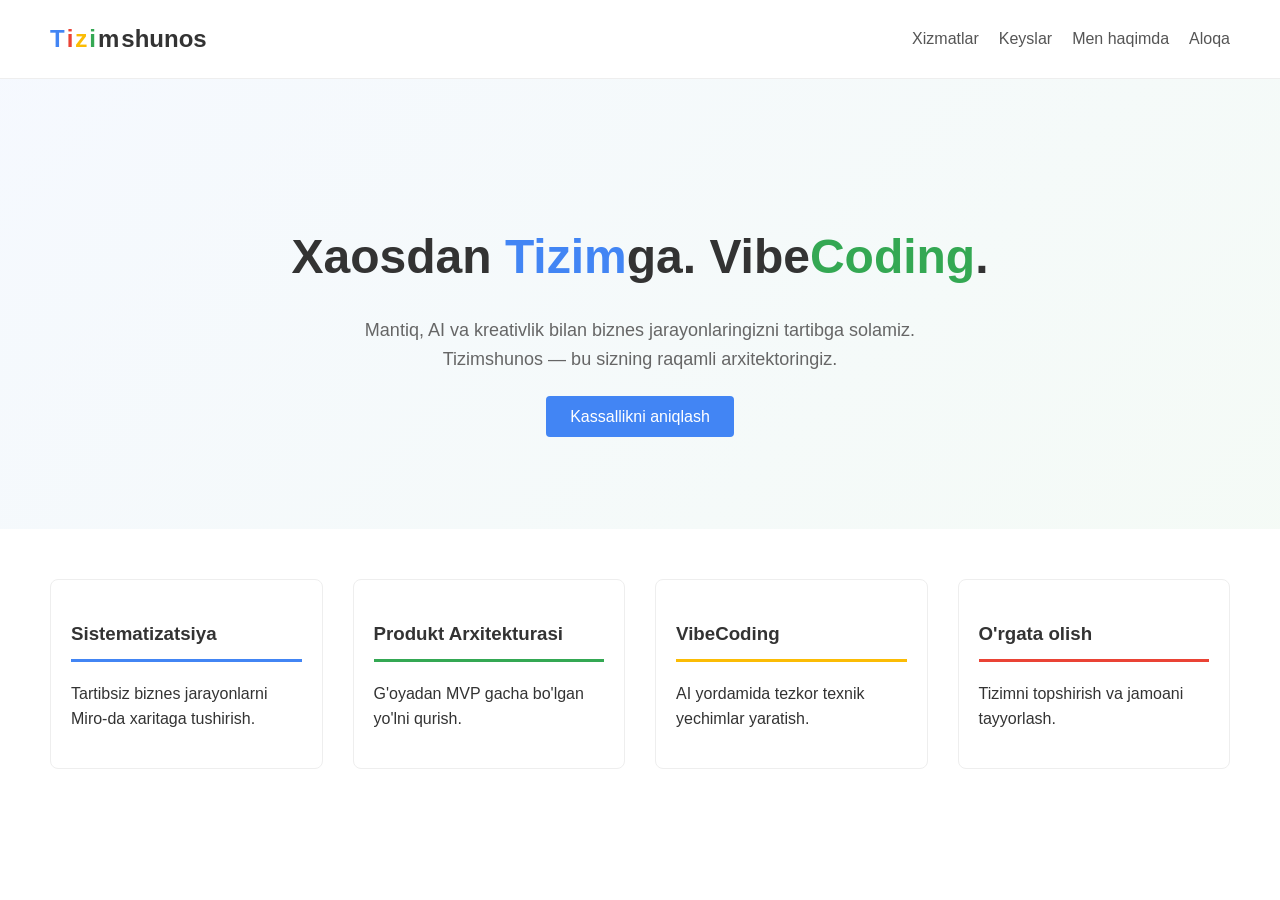
==== index.html @ 11c3af5c "Add files via upload" ====
<!DOCTYPE html>
<html lang="uz">
<head>
    <meta charset="UTF-8">
    <meta name="viewport" content="width=device-width, initial-scale=1.0">
    <title>Tizimshunos — Biznes Arxitektori</title>
    <style>
        /* Google palitrasi o'zgaruvchilari */
        :root {
            --google-blue: #4285F4;
            --google-red: #EA4335;
            --google-yellow: #FBBC05;
            --google-green: #34A853;
            --text-color: #333;
            --bg-color: #fff;
        }

        body {
            font-family: 'Segoe UI', Tahoma, Geneva, Verdana, sans-serif;
            margin: 0;
            color: var(--text-color);
            background-color: var(--bg-color);
            line-height: 1.6;
        }

        /* Navigatsiya */
        header {
            display: flex;
            justify-content: space-between;
            align-items: center;
            padding: 20px 50px;
            border-bottom: 1px solid #eee;
        }

        .logo {
            font-size: 24px;
            font-weight: bold;
            display: flex;
            gap: 2px;
        }
        .logo span:nth-child(1) { color: var(--google-blue); }
        .logo span:nth-child(2) { color: var(--google-red); }
        .logo span:nth-child(3) { color: var(--google-yellow); }
        .logo span:nth-child(4) { color: var(--google-green); }

        nav ul {
            list-style: none;
            display: flex;
            gap: 20px;
            margin: 0;
        }
        nav a {
            text-decoration: none;
            color: #555;
            font-weight: 500;
        }
        nav a:hover { color: var(--google-blue); }

        /* Hero Seksiya */
        .hero {
            text-align: center;
            padding: 100px 20px;
            background: linear-gradient(135deg, rgba(66, 133, 244, 0.05) 0%, rgba(52, 168, 83, 0.05) 100%);
        }

        .hero h1 {
            font-size: 48px;
            margin-bottom: 20px;
        }
        .hero h1 span.tizim { color: var(--google-blue); }
        .hero h1 span.shunos { color: var(--google-green); }

        .hero p {
            font-size: 18px;
            color: #666;
            max-width: 600px;
            margin: 0 auto 30px auto;
        }

        .cta-btn {
            background-color: var(--google-blue);
            color: white;
            padding: 12px 24px;
            border: none;
            border-radius: 4px;
            font-size: 16px;
            cursor: pointer;
            text-decoration: none;
        }
        .cta-btn:hover { background-color: #3367D6; }

        /* Asosiy bloklar */
        .main-content { padding: 50px; }
        .grid {
            display: grid;
            grid-template-columns: repeat(auto-fit, minmax(250px, 1fr));
            gap: 30px;
        }
        .card {
            border: 1px solid #eee;
            padding: 20px;
            border-radius: 8px;
            transition: box-shadow 0.3s;
        }
        .card:hover { box-shadow: 0 4px 15px rgba(0,0,0,0.1); }
        .card h3 { border-bottom: 3px solid; padding-bottom: 10px; }
        .card.red h3 { border-color: var(--google-red); }
        .card.yellow h3 { border-color: var(--google-yellow); }
        .card.green h3 { border-color: var(--google-green); }
        .card.blue h3 { border-color: var(--google-blue); }

    </style>
</head>
<body>

<header>
    <div class="logo">
        <span>T</span><span>i</span><span>z</span><span>i</span><span>m</span><span>shunos</span>
    </div>
    <nav>
        <ul>
            <li><a href="#services">Xizmatlar</a></li>
            <li><a href="#cases">Keyslar</a></li>
            <li><a href="#about">Men haqimda</a></li>
            <li><a href="mailto:abdoollox@gmail.com">Aloqa</a></li>
        </ul>
    </nav>
</header>
<section class="hero">
    <h1>Xaosdan <span class="tizim">Tizim</span>ga. Vibe<span class="shunos">Coding</span>.</h1>
    <p>Mantiq, AI va kreativlik bilan biznes jarayonlaringizni tartibga solamiz. Tizimshunos — bu sizning raqamli arxitektoringiz.</p>
    <a href="#about" class="cta-btn">Kassallikni aniqlash</a>
</section>

<main class="main-content">
    <div id="services" class="grid">
        <div class="card blue"><h3>Sistematizatsiya</h3><p>Tartibsiz biznes jarayonlarni Miro-da xaritaga tushirish.</p></div>
        <div class="card green"><h3>Produkt Arxitekturasi</h3><p>G'oyadan MVP gacha bo'lgan yo'lni qurish.</p></div>
        <div class="card yellow"><h3>VibeCoding</h3><p>AI yordamida tezkor texnik yechimlar yaratish.</p></div>
        <div class="card red"><h3>O'rgata olish</h3><p>Tizimni topshirish va jamoani tayyorlash.</p></div>
    </div>
</main>

</body>
</html>
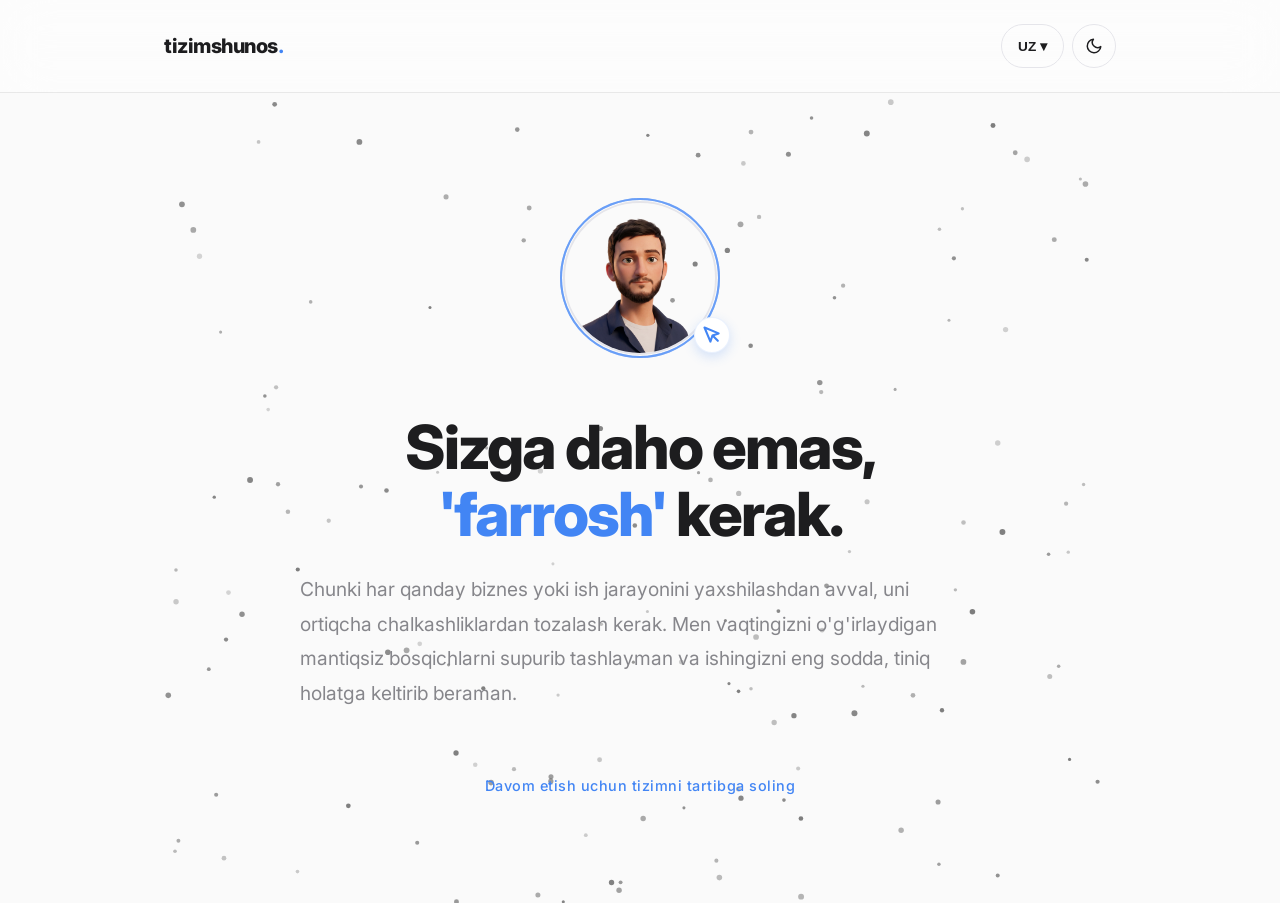
==== commit 2b612e0b: "initial commit: tizimshunos base structure" ====
--- a/index.html
+++ b/index.html
@@ -1,145 +1,171 @@
 <!DOCTYPE html>
 <html lang="uz">
+
 <head>
     <meta charset="UTF-8">
-    <meta name="viewport" content="width=device-width, initial-scale=1.0">
-    <title>Tizimshunos — Biznes Arxitektori</title>
-    <style>
-        /* Google palitrasi o'zgaruvchilari */
-        :root {
-            --google-blue: #4285F4;
-            --google-red: #EA4335;
-            --google-yellow: #FBBC05;
-            --google-green: #34A853;
-            --text-color: #333;
-            --bg-color: #fff;
-        }
+    <meta name="viewport" content="width=device-width, initial-scale=1.0, maximum-scale=1.0, user-scalable=no">
+    <title>Tizimshunos | Profil</title>
+    <meta name="description" content="Tizimshunos: Tartib, Ta'lim va Ijod orqali jarayonlarni tizimlashtirish.">
+    <link rel="preconnect" href="https://fonts.googleapis.com">
+    <link rel="preconnect" href="https://fonts.gstatic.com" crossorigin>
+    <link href="https://fonts.googleapis.com/css2?family=Inter:wght@400;500;600;700;800&display=swap" rel="stylesheet">
+    <link rel="stylesheet" href="css/style.css">
+</head>
 
-        body {
-            font-family: 'Segoe UI', Tahoma, Geneva, Verdana, sans-serif;
-            margin: 0;
-            color: var(--text-color);
-            background-color: var(--bg-color);
-            line-height: 1.6;
-        }
-
-        /* Navigatsiya */
-        header {
-            display: flex;
-            justify-content: space-between;
-            align-items: center;
-            padding: 20px 50px;
-            border-bottom: 1px solid #eee;
-        }
-
-        .logo {
-            font-size: 24px;
-            font-weight: bold;
-            display: flex;
-            gap: 2px;
-        }
-        .logo span:nth-child(1) { color: var(--google-blue); }
-        .logo span:nth-child(2) { color: var(--google-red); }
-        .logo span:nth-child(3) { color: var(--google-yellow); }
-        .logo span:nth-child(4) { color: var(--google-green); }
-
-        nav ul {
-            list-style: none;
-            display: flex;
-            gap: 20px;
-            margin: 0;
-        }
-        nav a {
-            text-decoration: none;
-            color: #555;
-            font-weight: 500;
-        }
-        nav a:hover { color: var(--google-blue); }
-
-        /* Hero Seksiya */
-        .hero {
-            text-align: center;
-            padding: 100px 20px;
-            background: linear-gradient(135deg, rgba(66, 133, 244, 0.05) 0%, rgba(52, 168, 83, 0.05) 100%);
-        }
-
-        .hero h1 {
-            font-size: 48px;
-            margin-bottom: 20px;
-        }
-        .hero h1 span.tizim { color: var(--google-blue); }
-        .hero h1 span.shunos { color: var(--google-green); }
-
-        .hero p {
-            font-size: 18px;
-            color: #666;
-            max-width: 600px;
-            margin: 0 auto 30px auto;
-        }
-
-        .cta-btn {
-            background-color: var(--google-blue);
-            color: white;
-            padding: 12px 24px;
-            border: none;
-            border-radius: 4px;
-            font-size: 16px;
-            cursor: pointer;
-            text-decoration: none;
-        }
-        .cta-btn:hover { background-color: #3367D6; }
-
-        /* Asosiy bloklar */
-        .main-content { padding: 50px; }
-        .grid {
-            display: grid;
-            grid-template-columns: repeat(auto-fit, minmax(250px, 1fr));
-            gap: 30px;
-        }
-        .card {
-            border: 1px solid #eee;
-            padding: 20px;
-            border-radius: 8px;
-            transition: box-shadow 0.3s;
-        }
-        .card:hover { box-shadow: 0 4px 15px rgba(0,0,0,0.1); }
-        .card h3 { border-bottom: 3px solid; padding-bottom: 10px; }
-        .card.red h3 { border-color: var(--google-red); }
-        .card.yellow h3 { border-color: var(--google-yellow); }
-        .card.green h3 { border-color: var(--google-green); }
-        .card.blue h3 { border-color: var(--google-blue); }
-
-    </style>
-</head>
 <body>
 
-<header>
-    <div class="logo">
-        <span>T</span><span>i</span><span>z</span><span>i</span><span>m</span><span>shunos</span>
+    <!-- Header Wrapper (sticky glass panel) -->
+    <div class="header-wrapper">
+
+        <header class="system-header fade-in-up">
+            <div class="workspace header-inner-content">
+                <div class="logo">tizimshunos<span class="dot-accent">.</span></div>
+                <!-- Desktop nav: centered, hidden on mobile -->
+                <nav class="desktop-nav">
+                    <a href="#about" class="nav-link">Men haqimda</a>
+                    <a href="#portfolio" class="nav-link">Portfolio</a>
+                    <a href="#contact" class="nav-link btn-contact">Bog'lanish</a>
+                </nav>
+                <div class="header-actions">
+                    <div class="lang-dropdown">
+                        <button class="action-btn pill lang-toggle" id="langToggleBtn">UZ ▾</button>
+                        <div class="lang-menu">
+                            <button class="lang-option" data-lang="ru">RU</button>
+                            <button class="lang-option" data-lang="en">EN</button>
+                        </div>
+                    </div>
+                    <button id="themeToggle" class="action-btn circle theme-btn" title="Dark rejimga o'tish" aria-label="Toggle dark mode">
+                        <svg id="themeIconSun" xmlns="http://www.w3.org/2000/svg" width="18" height="18" viewBox="0 0 24 24" fill="none" stroke="currentColor" stroke-width="2" stroke-linecap="round" stroke-linejoin="round" style="display:none;"><circle cx="12" cy="12" r="5"></circle><line x1="12" y1="1" x2="12" y2="3"></line><line x1="12" y1="21" x2="12" y2="23"></line><line x1="4.22" y1="4.22" x2="5.64" y2="5.64"></line><line x1="18.36" y1="18.36" x2="19.78" y2="19.78"></line><line x1="1" y1="12" x2="3" y2="12"></line><line x1="21" y1="12" x2="23" y2="12"></line><line x1="4.22" y1="19.78" x2="5.64" y2="18.36"></line><line x1="18.36" y1="5.64" x2="19.78" y2="4.22"></line></svg>
+                        <svg id="themeIconMoon" xmlns="http://www.w3.org/2000/svg" width="18" height="18" viewBox="0 0 24 24" fill="none" stroke="currentColor" stroke-width="2" stroke-linecap="round" stroke-linejoin="round"><path d="M21 12.79A9 9 0 1 1 11.21 3 7 7 0 0 0 21 12.79z"></path></svg>
+                    </button>
+                    <button class="action-btn circle mobile-toggle" id="mobileMenuBtn" aria-label="Menu">
+                        <svg class="icon-menu" width="20" height="20" viewBox="0 0 24 24" fill="none" stroke="currentColor" stroke-width="2" stroke-linecap="round" stroke-linejoin="round"><line x1="3" y1="12" x2="21" y2="12"></line><line x1="3" y1="6" x2="21" y2="6"></line><line x1="3" y1="18" x2="21" y2="18"></line></svg>
+                        <svg class="icon-close" width="20" height="20" viewBox="0 0 24 24" fill="none" stroke="currentColor" stroke-width="2" stroke-linecap="round" stroke-linejoin="round"><polyline points="9 18 15 12 9 6"></polyline></svg>
+                    </button>
+                </div>
+            </div>
+        </header>
+
+        <!-- Mobile Nav (inside wrapper so it shares the glass panel) -->
+        <nav class="system-nav" id="mobileNav">
+            <div class="workspace">
+                <a href="#about" class="nav-link">Men haqimda</a>
+                <a href="#portfolio" class="nav-link">Portfolio</a>
+                <a href="#contact" class="nav-link btn-contact">Bog'lanish</a>
+            </div>
+        </nav>
+
+    </div><!-- /header-wrapper -->
+
+    <div class="workspace">
+
+        <main class="system-main">
+
+            <!-- INTERACTIVE HERO: Chaos → System -->
+            <section id="about" class="hero-section">
+                <canvas id="particleCanvas" class="particle-canvas"></canvas>
+                
+                <!-- Grid lines (visible only in ON state) -->
+                <div class="grid-overlay" id="gridOverlay"></div>
+
+                <div class="hero-content">
+                    <!-- Avatar & Interaction Trigger -->
+                    <div class="avatar-container" id="avatarContainer">
+                        <div class="avatar-trigger" id="avatarTrigger" role="button" tabindex="0" aria-label="Initialize system">
+                            <!-- Ripple rings -->
+                            <div class="ripple-ring ripple-1"></div>
+                            <div class="ripple-ring ripple-2"></div>
+                            <div class="ripple-ring ripple-3"></div>
+
+                            <div class="avatar-image-wrap">
+                                <img src="img/profile.png" alt="Abdulloh" class="hero-avatar" onerror="this.src='https://ui-avatars.com/api/?name=A&background=1a1a1a&color=3B82F6&size=120&bold=true'">
+                            </div>
+                            
+                            <!-- Cursor Icon -->
+                            <div class="click-hint" id="clickHint">
+                                <svg width="20" height="20" viewBox="0 0 24 24" fill="none" stroke="currentColor" stroke-width="2.5" stroke-linecap="round" stroke-linejoin="round">
+                                    <path d="M3 3l7.07 16.97 2.51-7.39 7.39-2.51L3 3z"></path>
+                                    <path d="M13 13l6 6"></path>
+                                </svg>
+                            </div>
+                        </div>
+                    </div>
+
+                    <!-- Main Text -->
+                    <h1 class="hero-headline">Sizga daho emas,<br><span class="highlight">'farrosh'</span> kerak.</h1>
+                    <p class="hero-subtext">
+                        Chunki har qanday biznes yoki ish jarayonini yaxshilashdan avval, uni ortiqcha chalkashliklardan tozalash kerak.
+                        Men vaqtingizni o'g'irlaydigan mantiqsiz bosqichlarni supurib tashlayman va ishingizni eng sodda, tiniq holatga keltirib beraman.
+                        <span class="hero-subtext-extra">Katta gapirib yubordimmi?! Keling, avval o'zim haqimda qisqacha aytib bersam...</span>
+                    </p>
+
+                    <!-- Interaction Hint -->
+                    <p class="systematize-hint" id="systematizeHint">Davom etish uchun tizimni tartibga soling</p>
+                </div>
+            </section>
+
+            <!-- HIDDEN CONTENT: Revealed only after Systematization -->
+            <div id="restOfPage" class="revealed-content-wrap">
+                <!-- Men haqimda Section -->
+                <section id="about-me" class="content-section fade-in-up">
+                    <div class="section-label text-blue">Men haqimda</div>
+                    <h2 class="section-title">Men haqimda</h2>
+                    
+                    <div class="empty-section-placeholder">
+                        <!-- Content will be added here later -->
+                    </div>
+                </section>
+
+                <!-- PORTFOLIO SECTION -->
+                <section id="portfolio" class="content-section fade-in-up">
+                    <div class="section-label text-yellow">Ishlar</div>
+                    <h2 class="section-title">Portfolio</h2>
+
+                    <div class="portfolio-grid">
+                        <div class="port-card">
+                            <div class="port-status status-green"><span class="dot pulse-green"></span> Live</div>
+                            <h3>Biznes Arxitekturasi</h3>
+                            <p>Notion + AI integratsiyasi orqali korporativ boshqaruvni to'liq avtomatizatsiyaga o'tkazish
+                                tajribasi.</p>
+                        </div>
+
+                        <div class="port-card">
+                            <div class="port-status status-blue"><span class="dot bg-blue"></span> Konsept</div>
+                            <h3>Vibe WebApp</h3>
+                            <p>Murakkab interfeyslardan voz kechib, minimalizm va "Apple Vibe" asosiga qurilgan veb-ilovalar
+                                qoralamasi.</p>
+                        </div>
+                    </div>
+                </section>
+
+                <!-- CONTACT SECTION -->
+                <section id="contact" class="content-section fade-in-up">
+                    <div class="section-label text-red">Aloqa</div>
+                    <h2 class="section-title">Harakat qismi</h2>
+                    <div class="contact-card">
+                        <div class="contact-info">
+                            <h3>Tartibsizlikni tizimga solish vaqti keldi</h3>
+                            <p>Faqat aniq maqsadlar bilan tarmoqlarimdan birida gaplashamiz.</p>
+                        </div>
+                        <div class="contact-actions">
+                            <a href="links.html" class="btn btn-primary">Barcha aloqa tarmoqlari &rarr;</a>
+                        </div>
+                    </div>
+                </section>
+
+                <!-- Footer -->
+                <footer class="system-footer fade-in-up">
+                    <div class="copyright">
+                        Logic over everything &copy; <span id="year"></span>
+                    </div>
+                </footer>
+            </div><!-- /revealed-content-wrap -->
+
     </div>
-    <nav>
-        <ul>
-            <li><a href="#services">Xizmatlar</a></li>
-            <li><a href="#cases">Keyslar</a></li>
-            <li><a href="#about">Men haqimda</a></li>
-            <li><a href="mailto:abdoollox@gmail.com">Aloqa</a></li>
-        </ul>
-    </nav>
-</header>
-<section class="hero">
-    <h1>Xaosdan <span class="tizim">Tizim</span>ga. Vibe<span class="shunos">Coding</span>.</h1>
-    <p>Mantiq, AI va kreativlik bilan biznes jarayonlaringizni tartibga solamiz. Tizimshunos — bu sizning raqamli arxitektoringiz.</p>
-    <a href="#about" class="cta-btn">Kassallikni aniqlash</a>
-</section>
 
-<main class="main-content">
-    <div id="services" class="grid">
-        <div class="card blue"><h3>Sistematizatsiya</h3><p>Tartibsiz biznes jarayonlarni Miro-da xaritaga tushirish.</p></div>
-        <div class="card green"><h3>Produkt Arxitekturasi</h3><p>G'oyadan MVP gacha bo'lgan yo'lni qurish.</p></div>
-        <div class="card yellow"><h3>VibeCoding</h3><p>AI yordamida tezkor texnik yechimlar yaratish.</p></div>
-        <div class="card red"><h3>O'rgata olish</h3><p>Tizimni topshirish va jamoani tayyorlash.</p></div>
-    </div>
-</main>
+    <!-- Scripts -->
+    <script src="js/main.js"></script>
+    <script src="js/particles.js"></script>
+</body>
 
-</body>
 </html>
--- a/css/style.css
+++ b/css/style.css
@@ -0,0 +1,1040 @@
+/* 
+========================================
+   TIZIMSHUNOS - FULL SYSTEM CSS
+   Design: Apple Vibe + Google Palette Accents
+======================================== 
+*/
+
+:root {
+    /* Google Colors */
+    --sys-blue: #4285F4;
+    --sys-red: #EA4335;
+    --sys-yellow: #FBBC05;
+    --sys-green: #34A853;
+
+    /* Base Architecture */
+    --bg-color: #FAFAFA; 
+    --surface-color: #FFFFFF;
+    --surface-hover: #FFFFFF;
+    --text-main: #1D1D1F; 
+    --text-muted: #86868B;
+    --border-color: #E5E5EA;
+    --header-bg: rgba(255, 255, 255, 0.45);
+    --header-border: rgba(0, 0, 0, 0.08);
+
+    /* Typography */
+    --font-sans: 'Inter', -apple-system, BlinkMacSystemFont, "Segoe UI", Roboto, sans-serif;
+    
+    /* System Spacing */
+    --space-sm: 0.75rem;
+    --space-md: 1.5rem;
+    --space-lg: 3rem;
+    --space-xl: 5rem;
+}
+
+[data-theme="dark"] {
+    --bg-color: #000000;
+    --surface-color: #111112;
+    --surface-hover: #1C1C1E;
+    --text-main: #F5F5F7;
+    --text-muted: #A1A1A6;
+    --border-color: #333336;
+    --header-bg: rgba(20, 20, 22, 0.4);
+    --header-border: rgba(255, 255, 255, 0.08);
+}
+
+/* RESET */
+* { box-sizing: border-box; margin: 0; padding: 0; }
+
+body {
+    font-family: var(--font-sans);
+    background-color: var(--bg-color);
+    color: var(--text-main);
+    line-height: 1.6;
+    -webkit-font-smoothing: antialiased;
+    scroll-behavior: smooth;
+    overflow-x: clip;
+}
+
+/* WORKSPACE CONTAINER */
+.workspace {
+    max-width: 1000px; /* Constrained for reading flow */
+    margin: 0 auto;
+    padding: 0 var(--space-md);
+}
+
+/* HEADER WRAPPER — the unified sticky glass panel */
+.header-wrapper {
+    position: sticky;
+    top: 0;
+    z-index: 1000;
+    background-color: var(--header-bg);
+    backdrop-filter: saturate(180%) blur(24px);
+    -webkit-backdrop-filter: saturate(180%) blur(24px);
+    border-bottom: 1px solid var(--header-border);
+}
+
+/* HEADER BAR — just layout, no background (wrapper provides it) */
+.system-header {
+    width: 100%;
+}
+
+.header-inner-content {
+    display: flex;
+    justify-content: space-between;
+    align-items: center;
+    flex-wrap: wrap;
+    padding-top: var(--space-md);
+    padding-bottom: var(--space-md);
+}
+
+.logo {
+    order: 1;
+    font-weight: 800;
+    font-size: 1.25rem;
+    letter-spacing: -0.5px;
+    color: var(--text-main);
+    width: auto;
+    margin-bottom: 0;
+    text-align: left;
+}
+
+.dot-accent { color: var(--sys-blue); }
+
+.header-actions {
+    order: 2;
+    display: flex;
+    align-items: center;
+    gap: 8px;
+}
+
+.action-btn {
+    background: transparent;
+    border: 1px solid var(--border-color);
+    color: var(--text-main);
+    cursor: pointer;
+    display: flex;
+    align-items: center;
+    justify-content: center;
+    transition: all 0.2s;
+}
+
+.action-btn.circle {
+    width: 44px;
+    height: 44px;
+    border-radius: 50%;
+    padding: 0;
+}
+
+.action-btn.pill {
+    padding: 0 16px;
+    height: 44px;
+    border-radius: 22px;
+    font-size: 0.85rem;
+    font-weight: 600;
+    gap: 4px;
+}
+
+.action-btn:hover {
+    background: var(--surface-color);
+}
+
+/* Desktop nav: centered inside header, hidden on mobile */
+.desktop-nav {
+    display: none;
+    gap: 2rem;
+    align-items: center;
+    position: absolute;
+    left: 50%;
+    transform: translateX(-50%);
+    animation: fadeInMenu 0.8s ease forwards;
+}
+
+body.system-activated .desktop-nav {
+    display: flex;
+}
+
+@keyframes fadeInMenu {
+    from { opacity: 0; transform: translate(-50%, -10px); }
+    to { opacity: 1; transform: translate(-50%, 0); }
+}
+
+.desktop-nav .nav-link {
+    display: inline-block;
+    text-decoration: none;
+    color: var(--text-muted);
+    font-weight: 500;
+    font-size: 0.95rem;
+    transition: color 0.2s ease;
+    white-space: nowrap;
+}
+
+.desktop-nav .nav-link:hover {
+    color: var(--text-main);
+}
+
+.desktop-nav .btn-contact {
+    color: var(--sys-blue);
+    font-weight: 600;
+}
+
+/* Mobile nav overlay: hidden on desktop */
+.system-nav {
+    display: none;
+}
+
+.system-nav .nav-link,
+.system-nav .btn-secondary {
+    display: inline-block;
+    text-decoration: none;
+    color: var(--text-muted);
+    font-weight: 500;
+    font-size: 0.95rem;
+    transition: all 0.2s ease;
+    white-space: normal;
+    text-align: center;
+    padding: 0;
+    background: transparent;
+    border: none;
+    border-radius: 0;
+}
+
+.system-nav .nav-link:hover,
+.system-nav .btn-secondary:hover {
+    color: var(--text-main);
+    background: transparent;
+    transform: none;
+}
+
+.system-nav .btn-contact {
+    background: var(--text-main) !important;
+    color: var(--bg-color) !important;
+    padding: 8px 16px;
+    border-radius: 20px !important;
+    display: inline-flex;
+    transition: all 0.2s;
+    font-weight: 600;
+}
+
+.system-nav .btn-contact:hover {
+    transform: scale(1.02);
+    opacity: 0.9;
+}
+
+.mobile-toggle {
+    display: none !important;
+}
+
+/* Toggle Menu icons logic (Fallback) */
+.mobile-toggle .icon-close { display: none; }
+.mobile-toggle.active .icon-menu { display: none; }
+.mobile-toggle.active .icon-close { display: block; }
+/* HERO SECTION — Interactive Chaos → System */
+.hero-section {
+    position: relative;
+    min-height: 90vh;
+    display: flex;
+    flex-direction: column;
+    align-items: center;
+    justify-content: center;
+    padding: var(--space-xl) 0;
+    overflow: hidden;
+}
+
+.particle-canvas {
+    position: absolute;
+    top: 0;
+    left: 0;
+    width: 100%;
+    height: 100%;
+    z-index: 0;
+    pointer-events: none;
+}
+
+.grid-overlay {
+    position: absolute;
+    top: 0;
+    left: 0;
+    width: 100%;
+    height: 100%;
+    z-index: 0;
+    pointer-events: none;
+    opacity: 0;
+    transition: opacity 1s ease;
+    background-image:
+        linear-gradient(rgba(59, 130, 246, 0.05) 1px, transparent 1px),
+        linear-gradient(90deg, rgba(59, 130, 246, 0.05) 1px, transparent 1px);
+    background-size: 40px 40px;
+}
+
+.grid-overlay.visible {
+    opacity: 1;
+}
+
+.hero-content {
+    position: relative;
+    z-index: 2;
+    display: flex;
+    flex-direction: column;
+    align-items: center;    /* Centered general layout */
+    text-align: center;     /* Default text center */
+    max-width: 800px;
+    margin: 0 auto;
+    width: 100%;
+    padding: 0 var(--space-md);
+}
+
+/* Ripple Rings — pulsating rings around avatar */
+.ripple-ring {
+    position: absolute;
+    top: 50%;
+    left: 50%;
+    width: 100%;
+    height: 100%;
+    border-radius: 50%;
+    border: 2px solid rgba(66, 133, 244, 0.4);
+    transform: translate(-50%, -50%) scale(1);
+    animation: ripplePulse 3s infinite ease-out;
+    pointer-events: none;
+}
+
+.ripple-2 { animation-delay: 1s; }
+.ripple-3 { animation-delay: 2s; }
+
+@keyframes ripplePulse {
+    0% {
+        transform: translate(-50%, -50%) scale(1);
+        opacity: 0.6;
+        border-color: rgba(66, 133, 244, 0.5);
+    }
+    100% {
+        transform: translate(-50%, -50%) scale(1.8);
+        opacity: 0;
+        border-color: rgba(66, 133, 244, 0);
+    }
+}
+
+/* Hide hints when system is ON */
+.avatar-container.system-on .click-hint,
+.avatar-container.system-on .ripple-ring,
+#about.system-active .systematize-hint {
+    opacity: 0 !important;
+    visibility: hidden;
+    animation: none;
+    transition: opacity 0.6s ease;
+}
+
+/* Hint text */
+.systematize-hint {
+    margin-top: 3rem;
+    font-size: 0.9rem;
+    color: #4285F4;
+    font-weight: 500;
+    letter-spacing: 0.5px;
+    text-align: center;
+    animation: pulseHint 2.5s infinite ease-in-out;
+}
+
+@keyframes pulseHint {
+    0%, 100% { opacity: 0.5; }
+    50% { opacity: 1; }
+}
+
+
+/* Avatar & Switch Container */
+.avatar-container {
+    display: flex;
+    flex-direction: column;
+    align-items: center; /* Centered as requested */
+    align-self: center;   /* Centered relative to hero-content */
+    gap: 1.5rem;
+    margin-bottom: 3.5rem;
+}
+
+.avatar-image-wrap {
+    width: 160px;
+    height: 160px;
+    border-radius: 50%;
+    position: relative;
+    padding: 3px;
+    background: transparent;
+    transition: all 0.8s ease;
+}
+
+.avatar-image-wrap::before {
+    content: '';
+    position: absolute;
+    top: -5px;
+    left: -5px;
+    right: -5px;
+    bottom: -5px;
+    border-radius: 50%;
+    background: #4285F4;
+    filter: blur(25px);
+    opacity: 0;
+    transition: opacity 1s ease;
+    z-index: -1;
+}
+
+.avatar-container.system-on .avatar-image-wrap::before {
+    opacity: 0.8;
+}
+
+/* Avatar Interaction Trigger */
+.avatar-trigger {
+    position: relative;
+    cursor: pointer;
+    transition: transform 0.3s cubic-bezier(0.175, 0.885, 0.32, 1.275);
+    user-select: none;
+    -webkit-tap-highlight-color: transparent;
+}
+
+.avatar-trigger:hover {
+    transform: scale(1.05);
+}
+
+.avatar-trigger:active {
+    transform: scale(0.95);
+}
+
+/* Click Hint Hand Icon */
+.click-hint {
+    position: absolute;
+    bottom: 5px;
+    right: -10px;
+    color: var(--sys-blue);
+    background: var(--surface-color);
+    width: 36px;
+    height: 36px;
+    display: flex;
+    align-items: center;
+    justify-content: center;
+    border-radius: 50%;
+    box-shadow: 0 4px 12px rgba(59, 130, 246, 0.2);
+    border: 1px solid rgba(59, 130, 246, 0.1);
+    z-index: 10;
+    animation: cursorTap 1.8s infinite ease-in-out;
+    pointer-events: none; /* Let clicks pass through to avatar-trigger */
+    transition: opacity 0.5s ease, visibility 0.5s ease;
+}
+
+/* Hide hint when system is ON */
+.avatar-container.system-on .click-hint,
+#about.system-active .interaction-hint-wrapper {
+    opacity: 0;
+    visibility: hidden;
+    pointer-events: none;
+}
+
+/* Progressive Reveal Content */
+.revealed-content-wrap {
+    display: none;
+    opacity: 0;
+    transform: translateY(30px);
+    transition: all 1.2s cubic-bezier(0.16, 1, 0.3, 1);
+}
+
+.revealed-content-wrap.is-visible {
+    display: block;
+    opacity: 1;
+    transform: translateY(0);
+}
+
+.hero-subtext-extra {
+    display: block;
+    margin-top: 1rem;
+    opacity: 0;
+    max-height: 0;
+    overflow: hidden;
+    color: var(--sys-blue); /* Emphasis color */
+    font-weight: 500;
+    transition: all 1s cubic-bezier(0.16, 1, 0.3, 1);
+}
+
+#about.system-active .hero-subtext-extra {
+    opacity: 1;
+    max-height: 100px;
+    margin-top: 1.5rem;
+}
+
+@keyframes cursorTap {
+    0%, 100% { transform: translate(0, 0) scale(1); }
+    50% { transform: translate(3px, 3px) scale(0.9); }
+}
+
+@keyframes rotateGlow {
+    from { transform: rotate(0deg); }
+    to { transform: rotate(360deg); }
+}
+
+.hero-avatar {
+    width: 100%;
+    height: 100%;
+    object-fit: cover;
+    border-radius: 50%;
+    border: 2px solid var(--border-color);
+    transition: border-color 0.8s ease;
+}
+
+.avatar-container.system-on .hero-avatar {
+    border-color: #3B82F6;
+}
+
+/* Hero Text */
+.hero-headline {
+    font-size: 3.8rem;
+    font-weight: 800;
+    letter-spacing: -2px;
+    line-height: 1.1;
+    margin-bottom: 1.5rem;
+    color: var(--text-main);
+    text-align: center;     /* Headline centered */
+}
+
+.hero-headline .highlight {
+    color: #4285F4; /* Google Blue */
+}
+
+.hero-subtext {
+    font-size: 1.2rem;
+    color: var(--text-muted);
+    line-height: 1.8;
+    max-width: 680px;
+    text-align: left;
+}
+
+
+.text-center { text-align: center; }
+
+.pillars-container {
+    display: grid;
+    grid-template-columns: repeat(3, 1fr);
+    gap: var(--space-md);
+    width: 100%;
+}
+
+.pillar-card {
+    background: var(--surface-color);
+    border-radius: 20px;
+    padding: var(--space-lg) var(--space-md);
+    text-align: center;
+    border: 1px solid var(--border-color);
+    transition: all 0.3s cubic-bezier(0.25, 0.8, 0.25, 1);
+    box-shadow: 0 4px 6px rgba(0,0,0,0.02);
+}
+
+.pillar-card:hover { transform: translateY(-5px); box-shadow: 0 12px 24px rgba(0,0,0,0.06); }
+
+.border-blue { border-top: 4px solid var(--sys-blue); }
+.border-yellow { border-top: 4px solid var(--sys-yellow); }
+.border-green { border-top: 4px solid var(--sys-green); }
+
+.emoji-display {
+    font-size: 4rem;
+    margin-bottom: var(--space-md);
+    line-height: 1;
+    user-select: none;
+    transition: transform 0.3s ease;
+}
+.pillar-card:hover .emoji-display { transform: scale(1.1); }
+
+.pillar-title {
+    font-size: 1.5rem;
+    font-weight: 700;
+    letter-spacing: -0.5px;
+    margin-bottom: 0.5rem;
+}
+.pillar-desc {
+    font-size: 0.95rem;
+    color: var(--text-muted);
+}
+
+/* CONTENT SECTIONS */
+.content-section {
+    padding: var(--space-lg) 0;
+    border-top: 1px solid var(--border-color);
+}
+
+.section-label {
+    font-size: 0.85rem;
+    font-weight: 700;
+    letter-spacing: 1px;
+    text-transform: uppercase;
+    margin-bottom: 0.5rem;
+}
+.text-blue { color: var(--sys-blue); }
+.text-yellow { color: var(--sys-yellow); }
+.text-red { color: var(--sys-red); }
+
+.section-title {
+    font-size: 2.5rem;
+    font-weight: 800;
+    letter-spacing: -1px;
+    margin-bottom: var(--space-lg);
+    color: var(--text-main);
+}
+
+/* ABOUT */
+.text-block p {
+    font-size: 1.15rem;
+    color: var(--text-muted);
+    max-width: 800px;
+    margin-bottom: var(--space-md);
+}
+.text-block p strong { color: var(--text-main); }
+
+/* PORTFOLIO */
+.portfolio-grid {
+    display: grid;
+    grid-template-columns: repeat(auto-fit, minmax(300px, 1fr));
+    gap: var(--space-md);
+}
+
+.port-card {
+    background: var(--surface-color);
+    padding: var(--space-md);
+    border-radius: 16px;
+    border: 1px solid var(--border-color);
+    transition: box-shadow 0.2s ease;
+}
+.port-card:hover { box-shadow: 0 8px 16px rgba(0,0,0,0.04); }
+
+.port-status {
+    display: inline-flex;
+    align-items: center;
+    gap: 6px;
+    font-size: 0.8rem;
+    font-weight: 600;
+    padding: 4px 10px;
+    border-radius: 12px;
+    margin-bottom: 1rem;
+    background: var(--bg-color);
+}
+.status-green { color: var(--sys-green); border: 1px solid rgba(52,168,83,0.2); }
+.status-blue { color: var(--sys-blue); border: 1px solid rgba(66,133,244,0.2); }
+
+.dot { width: 6px; height: 6px; border-radius: 50%; }
+.bg-blue { background: var(--sys-blue); }
+.pulse-green { background: var(--sys-green); box-shadow: 0 0 0 rgba(52, 168, 83, 0.4); animation: pulse 2s infinite; }
+
+.port-card h3 {
+    font-size: 1.25rem;
+    margin-bottom: 0.5rem;
+}
+.port-card p {
+    font-size: 0.95rem;
+    color: var(--text-muted);
+}
+
+/* CONTACT */
+.contact-card {
+    background: var(--surface-color);
+    border: 1px solid var(--border-color);
+    border-radius: 20px;
+    padding: var(--space-lg);
+    display: flex;
+    justify-content: space-between;
+    align-items: center;
+    flex-wrap: wrap;
+    gap: var(--space-md);
+}
+
+.contact-info h3 { font-size: 1.5rem; margin-bottom: 0.5rem; }
+.contact-info p { color: var(--text-muted); }
+
+.btn-primary {
+    display: inline-flex;
+    background: var(--sys-blue);
+    color: white;
+    text-decoration: none;
+    padding: 12px 24px;
+    border-radius: 10px;
+    font-weight: 500;
+    transition: background 0.2s ease;
+}
+.btn-primary:hover { background: #3367D6; }
+
+/* FOOTER */
+.system-footer {
+    padding: var(--space-lg) 0;
+    text-align: center;
+    border-top: 1px solid var(--border-color);
+    margin-top: var(--space-xl);
+}
+.copyright {
+    font-size: 0.85rem;
+    color: var(--text-muted);
+    font-weight: 500;
+    text-transform: uppercase;
+}
+
+/* ANIMATIONS */
+@keyframes pulse {
+    0% { box-shadow: 0 0 0 0 rgba(52, 168, 83, 0.4); }
+    70% { box-shadow: 0 0 0 6px rgba(52, 168, 83, 0); }
+    100% { box-shadow: 0 0 0 0 rgba(52, 168, 83, 0); }
+}
+@keyframes fadeInUp {
+    from { opacity: 0; transform: translateY(20px); }
+    to { opacity: 1; transform: translateY(0); }
+}
+.fade-in-up { animation: fadeInUp 0.6s ease-out both; }
+
+/* LINKS PAGE / SOCIAL HUB */
+.links-page {
+    min-height: 60vh;
+    display: flex;
+    justify-content: center;
+    align-items: center;
+    padding: var(--space-xl) 0;
+}
+
+.links-wrapper {
+    width: 100%;
+    max-width: 600px; /* Constrained focus */
+    margin: 0 auto;
+}
+
+.text-center { text-align: center; }
+
+.social-links-grid {
+    display: flex;
+    flex-direction: column;
+    gap: var(--space-md);
+}
+
+.social-card {
+    display: flex;
+    align-items: center;
+    background: var(--surface-color);
+    border: 1px solid var(--border-color);
+    padding: 16px 24px;
+    border-radius: 16px;
+    text-decoration: none;
+    color: var(--text-main);
+    transition: all 0.2s ease;
+    box-shadow: 0 4px 6px rgba(0,0,0,0.01);
+}
+
+.social-card:hover {
+    transform: translateY(-4px);
+    box-shadow: 0 10px 20px rgba(0,0,0,0.05);
+    background: var(--surface-hover);
+}
+
+.social-icon {
+    display: flex;
+    align-items: center;
+    justify-content: center;
+    margin-right: 16px;
+    color: var(--text-main);
+}
+
+.social-icon svg {
+    width: 24px;
+    height: 24px;
+    stroke: currentColor;
+    transition: stroke 0.2s;
+}
+
+.social-text {
+    flex: 1;
+    font-size: 1.1rem;
+    font-weight: 600;
+}
+
+.social-arrow {
+    color: var(--text-muted);
+    font-weight: 700;
+    font-size: 1.2rem;
+    transition: color 0.2s;
+}
+
+.social-card:hover .social-arrow {
+    color: var(--text-main);
+}
+
+.btn-secondary {
+    display: inline-flex;
+    background: transparent;
+    color: var(--text-muted);
+    border: 1px solid var(--border-color);
+    padding: 8px 16px;
+    border-radius: 20px;
+    font-size: 0.9rem;
+    text-decoration: none;
+    transition: all 0.2s ease;
+}
+.btn-secondary:hover { background: var(--bg-color); color: var(--text-main); }
+
+/* TROLL LANG DROPDOWN & TOAST */
+.lang-dropdown {
+    position: relative;
+    display: inline-block;
+}
+.lang-menu {
+    position: absolute;
+    top: 100%;
+    left: 50%;
+    transform: translateX(-50%) translateY(10px);
+    background: var(--surface-color);
+    border: 1px solid var(--border-color);
+    border-radius: 12px;
+    padding: 4px;
+    display: flex;
+    flex-direction: column;
+    gap: 2px;
+    opacity: 0;
+    visibility: hidden;
+    transition: all 0.2s;
+    box-shadow: 0 4px 12px rgba(0,0,0,0.1);
+    z-index: 100;
+}
+.lang-dropdown.open .lang-menu {
+    opacity: 1;
+    visibility: visible;
+    transform: translateX(-50%) translateY(5px);
+}
+.lang-option {
+    background: transparent;
+    border: none;
+    color: var(--text-main);
+    padding: 8px 16px;
+    border-radius: 8px;
+    font-size: 0.85rem;
+    font-weight: 500;
+    cursor: pointer;
+    text-align: center;
+    width: 100%;
+}
+.lang-option:hover {
+    background: var(--bg-color);
+}
+
+.vibe-toast-container {
+    position: fixed;
+    bottom: 2rem;
+    left: 50%;
+    transform: translateX(-50%);
+    z-index: 10000;
+    display: flex;
+    flex-direction: column;
+    gap: 10px;
+    pointer-events: none;
+    align-items: center;
+}
+
+.vibe-toast {
+    background: var(--text-main);
+    color: var(--bg-color);
+    padding: 14px 24px;
+    border-radius: 30px;
+    font-size: 0.95rem;
+    font-weight: 500;
+    box-shadow: 0 10px 40px rgba(0,0,0,0.15);
+    animation: toastEnter 0.5s cubic-bezier(0.175, 0.885, 0.32, 1.275) forwards;
+    display: flex;
+    align-items: center;
+    gap: 10px;
+    max-width: 90vw;
+    text-align: center;
+    line-height: 1.4;
+}
+
+.vibe-toast.hiding {
+    animation: toastLeave 0.4s ease forwards;
+}
+
+@keyframes toastEnter {
+    from { opacity: 0; transform: translateY(30px) scale(0.9); }
+    to { opacity: 1; transform: translateY(0) scale(1); }
+}
+
+@keyframes toastLeave {
+    from { opacity: 1; transform: translateY(0) scale(1); }
+    to { opacity: 0; transform: translateY(30px) scale(0.9); }
+}
+
+/* RESPONSIVE */
+@media (max-width: 768px) {
+    :root {
+        --space-xl: 3rem;
+        --space-lg: 2rem;
+        --space-md: 1.2rem;
+    }
+
+    .workspace {
+        padding: 0 1rem;
+    }
+
+    .header-inner-content {
+        padding-top: var(--space-sm);
+        padding-bottom: var(--space-sm);
+    }
+
+    .logo {
+        font-size: 1.15rem;
+    }
+
+    .header-actions {
+        gap: 6px;
+    }
+
+    .action-btn.circle {
+        width: 40px;
+        height: 40px;
+    }
+
+    .action-btn.pill {
+        height: 40px;
+        padding: 0 12px;
+        font-size: 0.8rem;
+    }
+
+    .hero-headline {
+        font-size: 2.2rem;
+        letter-spacing: -1px;
+    }
+
+    .hero-subtext {
+        font-size: 0.95rem;
+    }
+
+    .avatar-card {
+        padding: 1.2rem 1.5rem;
+    }
+
+    .avatar-image-wrap {
+        width: 150px;
+        height: 150px;
+    }
+
+    .desktop-nav {
+        display: none !important;
+    }
+
+    body.system-activated .mobile-toggle {
+        display: flex !important;
+    }
+
+    .system-nav {
+        display: block;
+        width: 100%;
+        /* Smooth reveal via max-height */
+        max-height: 0;
+        overflow: hidden;
+        opacity: 0;
+        transform-origin: top;
+        transition: max-height 0.35s cubic-bezier(0.16, 1, 0.3, 1), opacity 0.3s ease;
+    }
+
+    .system-nav.active {
+        max-height: 400px;
+        opacity: 1;
+    }
+
+    .system-nav .nav-link,
+    .system-nav .btn-secondary,
+    .system-nav .btn-contact {
+        display: block;
+        text-decoration: none;
+        color: var(--text-muted) !important;
+        font-weight: 500;
+        font-size: 1.05rem;
+        transition: all 0.2s ease;
+        white-space: normal;
+        text-align: left;
+        padding: 18px 0;
+        background: transparent !important;
+        border: none !important;
+        border-bottom: 1px solid var(--border-color) !important;
+        border-radius: 0 !important;
+    }
+
+    .system-nav .nav-link:last-child,
+    .system-nav .btn-contact:last-child {
+        border-bottom: none !important;
+    }
+
+    .system-nav .workspace {
+        padding-top: 0.5rem;
+        padding-bottom: 1.5rem;
+    }
+
+    .system-nav.active .nav-link,
+    .system-nav.active .btn-secondary,
+    .system-nav.active .btn-contact {
+        animation: linkFadeIn 0.4s ease forwards;
+        opacity: 0;
+    }
+    
+    .system-nav.active .workspace *:nth-child(1) { animation-delay: 0.05s; }
+    .system-nav.active .workspace *:nth-child(2) { animation-delay: 0.1s; }
+    .system-nav.active .workspace *:nth-child(3) { animation-delay: 0.15s; }
+    .system-nav.active .workspace *:nth-child(4) { animation-delay: 0.2s; }
+    
+    @keyframes linkFadeIn {
+        0% { opacity: 0; transform: translateX(-15px); }
+        100% { opacity: 1; transform: translateX(0); }
+    }
+
+    .system-nav .nav-link:hover,
+    .system-nav .btn-secondary:hover,
+    .system-nav .btn-contact:hover { 
+        color: var(--text-main) !important; 
+        background: transparent !important;
+        transform: translateX(6px) !important;
+        opacity: 1 !important;
+    }
+
+    .system-title {
+        font-size: 2.3rem;
+        line-height: 1.15;
+    }
+
+    .manifesto-text p {
+        font-size: 1rem;
+    }
+    
+
+    .section-title {
+        font-size: 2rem;
+    }
+
+    .pillars-container { 
+        grid-template-columns: 1fr; 
+        gap: var(--space-md);
+    }
+
+    .portfolio-grid {
+        grid-template-columns: 1fr;
+    }
+    
+    .hero-section { 
+        min-height: auto; 
+        padding: var(--space-lg) 0 1rem 0; /* Reduced bottom padding on mobile */
+    }
+
+    .revealed-content-wrap .content-section:first-child {
+        padding-top: 1rem; /* Tighten the gap for the first section */
+    }
+
+    .contact-card { 
+        flex-direction: column; 
+        text-align: center; 
+        align-items: center; 
+        padding: 1.5rem 1rem;
+    }
+    
+    .contact-actions, .btn-primary {
+        width: 100%;
+        justify-content: center;
+    }
+
+    .vibe-toast {
+        width: 90vw;
+        font-size: 0.9rem;
+        padding: 12px 18px;
+        border-radius: 20px;
+    }
+}
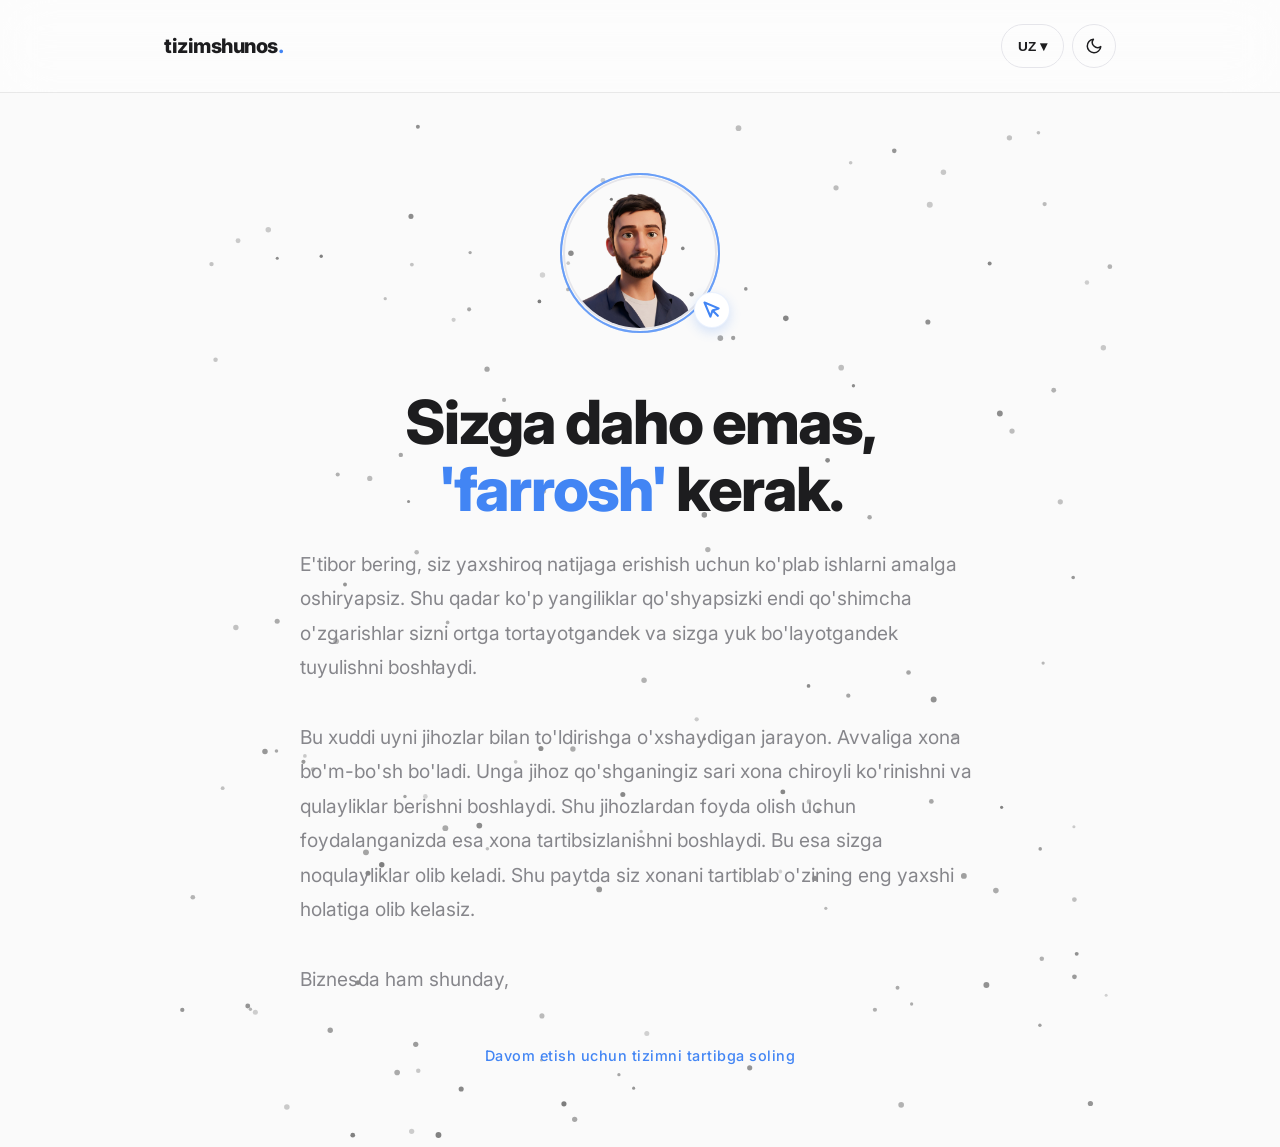
==== commit d2aac375: "feat: enhance about section with gamified skills and detailed about page" ====
--- a/index.html
+++ b/index.html
@@ -22,7 +22,7 @@
                 <div class="logo">tizimshunos<span class="dot-accent">.</span></div>
                 <!-- Desktop nav: centered, hidden on mobile -->
                 <nav class="desktop-nav">
-                    <a href="#about" class="nav-link">Men haqimda</a>
+                    <a href="#about-me" class="nav-link">Men haqimda</a>
                     <a href="#portfolio" class="nav-link">Portfolio</a>
                     <a href="#contact" class="nav-link btn-contact">Bog'lanish</a>
                 </nav>
@@ -49,7 +49,7 @@
         <!-- Mobile Nav (inside wrapper so it shares the glass panel) -->
         <nav class="system-nav" id="mobileNav">
             <div class="workspace">
-                <a href="#about" class="nav-link">Men haqimda</a>
+                <a href="#about-me" class="nav-link">Men haqimda</a>
                 <a href="#portfolio" class="nav-link">Portfolio</a>
                 <a href="#contact" class="nav-link btn-contact">Bog'lanish</a>
             </div>
@@ -94,9 +94,11 @@
                     <!-- Main Text -->
                     <h1 class="hero-headline">Sizga daho emas,<br><span class="highlight">'farrosh'</span> kerak.</h1>
                     <p class="hero-subtext">
-                        Chunki har qanday biznes yoki ish jarayonini yaxshilashdan avval, uni ortiqcha chalkashliklardan tozalash kerak.
-                        Men vaqtingizni o'g'irlaydigan mantiqsiz bosqichlarni supurib tashlayman va ishingizni eng sodda, tiniq holatga keltirib beraman.
-                        <span class="hero-subtext-extra">Katta gapirib yubordimmi?! Keling, avval o'zim haqimda qisqacha aytib bersam...</span>
+                        E'tibor bering, siz yaxshiroq natijaga erishish uchun ko'plab ishlarni amalga oshiryapsiz. Shu qadar ko'p yangiliklar qo'shyapsizki endi qo'shimcha o'zgarishlar sizni ortga tortayotgandek va sizga yuk bo'layotgandek tuyulishni boshlaydi.
+                        <br><br>
+                        Bu xuddi uyni jihozlar bilan to'ldirishga o'xshaydigan jarayon. Avvaliga xona bo'm-bo'sh bo'ladi. Unga jihoz qo'shganingiz sari xona chiroyli ko'rinishni va qulayliklar berishni boshlaydi. Shu jihozlardan foyda olish uchun foydalanganizda esa xona tartibsizlanishni boshlaydi. Bu esa sizga noqulayliklar olib keladi. Shu paytda siz xonani tartiblab o'zining eng yaxshi holatiga olib kelasiz.
+                        <br><br>
+                        Biznesda ham shunday,<span class="hero-subtext-extra"> jarayon bo'layotgan joyda tartibsizlik boshlanadi. Shu jarayonlardan maksimal foyda olish uchun esa jarayonlarni tartiblab turishingiz kerak. Professional tilda buni "tizimlashtirish" deb atashadi. Men esa sizning atrofingizda bo'layotgan jarayonlarni tartiblash orqali natijangizni oshirishda yordam beraman.</span>
                     </p>
 
                     <!-- Interaction Hint -->
@@ -109,10 +111,74 @@
                 <!-- Men haqimda Section -->
                 <section id="about-me" class="content-section fade-in-up">
                     <div class="section-label text-blue">Men haqimda</div>
-                    <h2 class="section-title">Men haqimda</h2>
                     
-                    <div class="empty-section-placeholder">
-                        <!-- Content will be added here later -->
+                    <p style="margin-bottom: 2rem; color: var(--text-muted); font-size: 1.15rem;">O'zim haqimda qisqacha aytadigan bo'lsam, menda 3 ta super qobiliyat bor:</p>
+                    
+                    <div class="skills-gamified-container">
+                        
+                        <!-- SKILL 1: SORT -->
+                        <div class="skill-card" id="skill-sort" data-skill="sort">
+                            <div class="skill-card-header">
+                                <span class="skill-title">🔢 Tartiblash</span>
+                            </div>
+                            <p class="skill-description">Chalkashliklarni tizimga solish va eng sodda holatga keltirish.</p>
+                            
+                            <!-- Animation Box -->
+                            <div class="skill-animation-box" id="anim-sort">
+                                <div class="chaos-dots">
+                                    <div class="dot"></div><div class="dot"></div><div class="dot"></div><div class="dot"></div><div class="dot"></div>
+                                </div>
+                            </div>
+
+                            <!-- Interaction Lane -->
+                            <div class="interaction-lane">
+                                <span class="lane-hint">SUURING &rarr;</span>
+                                <div class="socket-target"></div>
+                                <div class="draggable-core" id="core-sort" data-color="#3B82F6">🔢</div>
+                            </div>
+                        </div>
+
+                        <!-- SKILL 2: EXPLAIN -->
+                        <div class="skill-card" id="skill-explain" data-skill="explain">
+                            <div class="skill-card-header">
+                                <span class="skill-title">💡 Tushuntirish</span>
+                            </div>
+                            <p class="skill-description">Murakkab narsalarni hamma tushunadigan tilda yetkazish.</p>
+                            
+                            <div class="skill-animation-box" id="anim-explain">
+                                <div class="glitch-text">[ERR_404]: LOGIC_NOT_FOUND...</div>
+                            </div>
+
+                            <div class="interaction-lane">
+                                <span class="lane-hint">SUURING &rarr;</span>
+                                <div class="socket-target"></div>
+                                <div class="draggable-core" id="core-explain" data-color="#FBBC05">💡</div>
+                            </div>
+                        </div>
+
+                        <!-- SKILL 3: CREATE -->
+                        <div class="skill-card" id="skill-create" data-skill="create">
+                            <div class="skill-card-header">
+                                <span class="skill-title">🎨 Ijodkorlik</span>
+                            </div>
+                            <p class="skill-description">Standartlardan tashqari, yangicha va estetik yechimlar yaratish.</p>
+                            
+                            <div class="skill-animation-box" id="anim-create">
+                                <div class="boring-square"></div>
+                            </div>
+
+                            <div class="interaction-lane">
+                                <span class="lane-hint">SUURING &rarr;</span>
+                                <div class="socket-target"></div>
+                                <div class="draggable-core" id="core-create" data-color="#34A853">🎨</div>
+                            </div>
+                        </div>
+
+                    </div>
+
+                    <div class="about-cta-footer">
+                        <p>Agar men haqimda chuqurroq tanishib chiqmoqchi bo'lsangiz quyidagi tugmani bosing:</p>
+                        <a href="about.html" class="btn btn-primary" style="margin-top: 1.5rem;">Batafsil tanishish &rarr;</a>
                     </div>
                 </section>
 
--- a/css/style.css
+++ b/css/style.css
@@ -441,20 +441,20 @@
 }
 
 .hero-subtext-extra {
-    display: block;
-    margin-top: 1rem;
+    display: none;
     opacity: 0;
-    max-height: 0;
-    overflow: hidden;
-    color: var(--sys-blue); /* Emphasis color */
-    font-weight: 500;
-    transition: all 1s cubic-bezier(0.16, 1, 0.3, 1);
+    color: var(--sys-blue);
+    font-weight: 600;
 }
 
 #about.system-active .hero-subtext-extra {
-    opacity: 1;
-    max-height: 100px;
-    margin-top: 1.5rem;
+    display: inline;
+    animation: fadeInReveal 1.2s forwards;
+}
+
+@keyframes fadeInReveal {
+    from { opacity: 0; }
+    to { opacity: 1; }
 }
 
 @keyframes cursorTap {
@@ -679,6 +679,193 @@
     to { opacity: 1; transform: translateY(0); }
 }
 .fade-in-up { animation: fadeInUp 0.6s ease-out both; }
+
+/* GAMIFIED SKILLS SECTION */
+.section-label-mono {
+    font-family: 'Courier New', Courier, monospace;
+    font-size: 0.75rem;
+    letter-spacing: 0.3em;
+    text-transform: uppercase;
+    font-weight: 700;
+    margin-bottom: 1rem;
+}
+
+.main-heading-gradient {
+    background: linear-gradient(to right, #4285F4, #9333EA, #EC4899);
+    -webkit-background-clip: text;
+    -webkit-text-fill-color: transparent;
+    background-clip: text;
+}
+
+.skills-gamified-container {
+    display: grid;
+    grid-template-columns: repeat(3, 1fr);
+    gap: 1.5rem;
+    margin: 3rem 0;
+}
+
+.skill-card {
+    background: var(--surface-color);
+    border: 1px solid var(--border-color);
+    border-radius: 24px;
+    padding: 1.5rem;
+    transition: all 0.6s cubic-bezier(0.16, 1, 0.3, 1);
+    position: relative;
+    overflow: hidden;
+    display: flex;
+    flex-direction: column;
+}
+
+.skill-card.activated {
+    border-color: transparent;
+}
+
+.skill-card-header {
+    display: flex;
+    justify-content: space-between;
+    align-items: center;
+    margin-bottom: 0.75rem;
+}
+
+.skill-title {
+    font-size: 1.25rem;
+    font-weight: 700;
+}
+
+.skill-status {
+    font-size: 0.65rem;
+    font-weight: 800;
+    letter-spacing: 0.1em;
+    padding: 4px 10px;
+    background: var(--bg-color);
+    border-radius: 20px;
+    color: var(--text-muted);
+    transition: all 0.4s ease;
+}
+
+.skill-description {
+    font-size: 0.95rem;
+    color: var(--text-muted);
+    margin-bottom: 1.5rem;
+}
+
+.skill-animation-box {
+    height: 100px;
+    background: rgba(0,0,0,0.02);
+    border-radius: 16px;
+    margin-bottom: 1.5rem;
+    display: flex;
+    align-items: center;
+    justify-content: center;
+    overflow: hidden;
+    position: relative;
+}
+
+[data-theme="dark"] .skill-animation-box { background: rgba(255,255,255,0.03); }
+
+/* Animation Sub-elements */
+.chaos-dots { display: flex; gap: 8px; }
+.dot { width: 12px; height: 12px; border-radius: 4px; background: var(--text-muted); opacity: 0.3; transform: rotate(15deg); transition: all 0.5s ease; }
+
+.glitch-text { font-family: monospace; font-size: 0.7rem; color: var(--text-muted); opacity: 0.5; animation: glitchPulse 2s infinite; }
+@keyframes glitchPulse { 0%, 100% { opacity: 0.3; } 50% { opacity: 0.6; } }
+
+.boring-square { width: 30px; height: 30px; background: var(--text-muted); opacity: 0.2; transition: all 0.5s ease; }
+
+/* Interaction Lane */
+.interaction-lane {
+    height: 56px;
+    background: rgba(0,0,0,0.03);
+    border-radius: 28px;
+    position: relative;
+    display: flex;
+    align-items: center;
+    padding: 0 8px;
+    border: 1px solid var(--border-color);
+    margin-top: auto;
+}
+[data-theme="dark"] .interaction-lane { background: rgba(255,255,255,0.05); }
+
+.lane-hint {
+    position: absolute;
+    width: 100%;
+    text-align: center;
+    font-size: 0.6rem;
+    font-weight: 800;
+    color: var(--text-muted);
+    opacity: 0.4;
+    letter-spacing: 0.2em;
+    pointer-events: none;
+}
+
+.socket-target {
+    margin-left: auto;
+    width: 40px;
+    height: 40px;
+    border: 2px dashed var(--border-color);
+    border-radius: 50%;
+    display: flex;
+    align-items: center;
+    justify-content: center;
+    transition: all 0.3s ease;
+}
+
+.draggable-core {
+    position: absolute;
+    left: 8px;
+    width: 40px;
+    height: 40px;
+    background: var(--text-main);
+    color: white;
+    border-radius: 50%;
+    display: flex;
+    align-items: center;
+    justify-content: center;
+    font-size: 1.2rem;
+    cursor: grab;
+    z-index: 5;
+    user-select: none;
+    touch-action: none;
+    box-shadow: 0 4px 12px rgba(0,0,0,0.1);
+    transition: transform 0.1s ease;
+}
+
+.draggable-core:active { cursor: grabbing; transform: scale(1.1); }
+
+/* Activated States */
+.skill-card.activated .socket-target {
+    background: var(--active-color);
+    border-color: transparent;
+    color: white;
+}
+.skill-card.activated .socket-target::after {
+    content: '✓';
+    font-size: 0.8rem;
+    font-weight: bold;
+    animation: scaleIn 0.3s ease;
+}
+@keyframes scaleIn { from { transform: scale(0); } to { transform: scale(1); } }
+
+.skill-card.activated .lane-hint { opacity: 0; }
+.skill-card.activated .draggable-core { 
+    opacity: 0; 
+    pointer-events: none;
+    transform: translateX(165px) scale(0.5); /* Pre-position for deactivation logic */
+}
+
+.about-cta-footer {
+    border-top: 1px solid var(--border-color);
+    padding-top: 2rem;
+    margin-top: 2rem;
+    display: flex;
+    justify-content: space-between;
+    align-items: center;
+    gap: 2rem;
+}
+
+.about-cta-footer p {
+    margin-bottom: 0 !important;
+}
 
 /* LINKS PAGE / SOCIAL HUB */
 .links-page {
@@ -907,6 +1094,10 @@
     .avatar-image-wrap {
         width: 150px;
         height: 150px;
+    }
+
+    .systematize-hint {
+        margin-top: 1.5rem;
     }
 
     .desktop-nav {
@@ -1001,7 +1192,7 @@
         font-size: 2rem;
     }
 
-    .pillars-container { 
+    .skills-gamified-container { 
         grid-template-columns: 1fr; 
         gap: var(--space-md);
     }
@@ -1037,4 +1228,10 @@
         padding: 12px 18px;
         border-radius: 20px;
     }
-}
+    .about-cta-footer { 
+        flex-direction: column; 
+        text-align: center; 
+        align-items: center; 
+        gap: 1.5rem;
+    }
+}
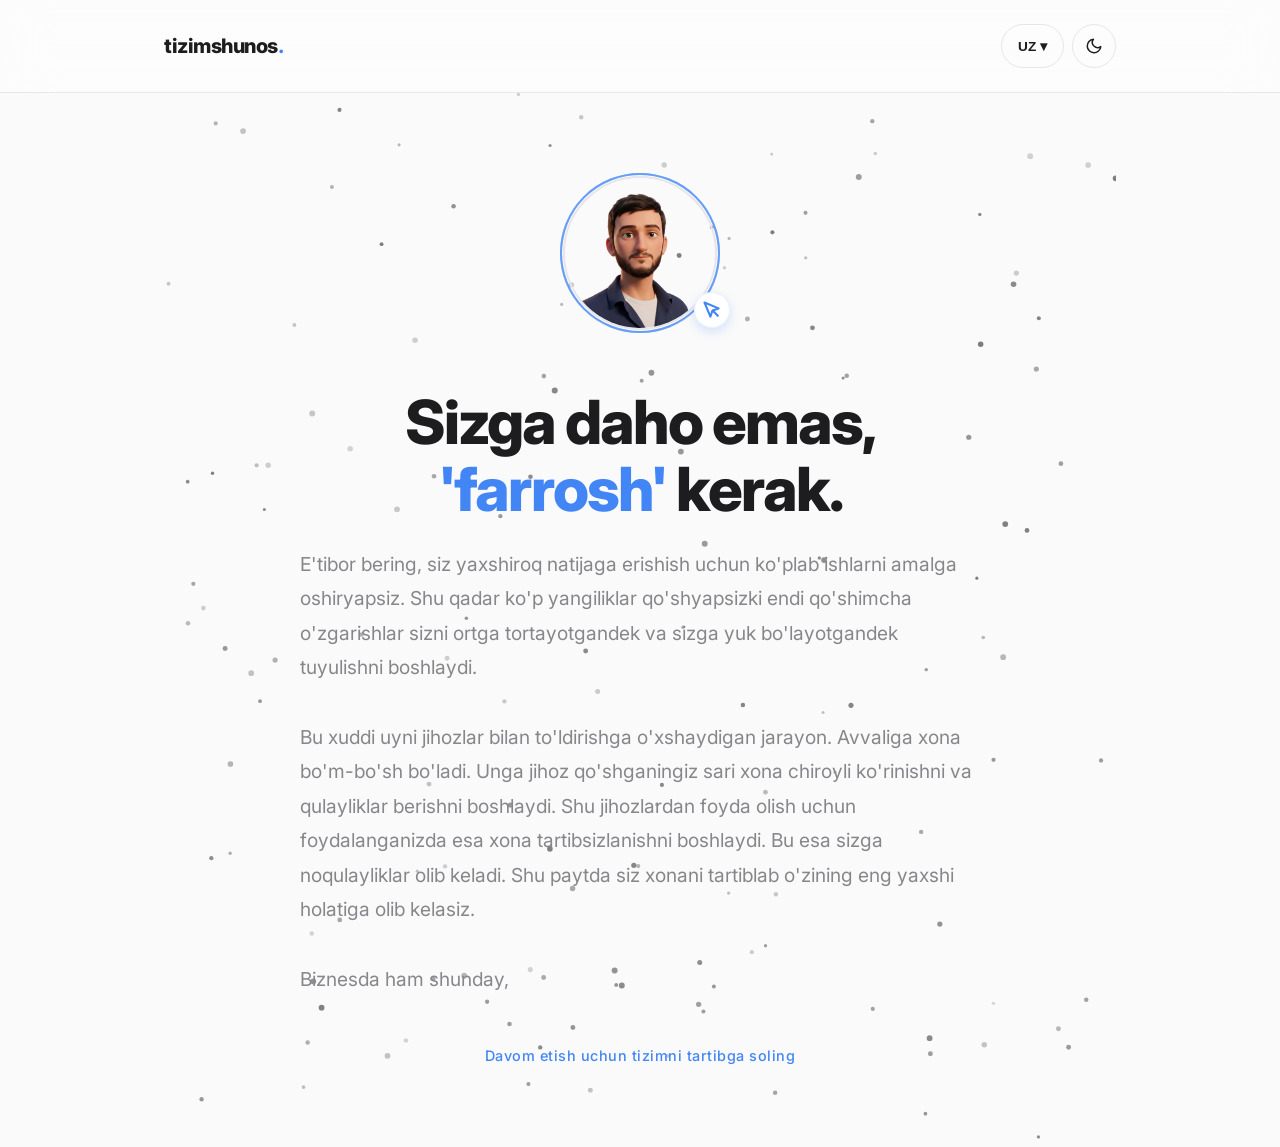
==== commit 5dab2a3e: "style: redesign skill activation animations for clarity and creativity" ====
--- a/index.html
+++ b/index.html
@@ -146,7 +146,9 @@
                             <p class="skill-description">Murakkab narsalarni hamma tushunadigan tilda yetkazish.</p>
                             
                             <div class="skill-animation-box" id="anim-explain">
-                                <div class="glitch-text">[ERR_404]: LOGIC_NOT_FOUND...</div>
+                                <div class="expl-offline">
+                                    <span>?</span><span>?</span><span>?</span>
+                                </div>
                             </div>
 
                             <div class="interaction-lane">
@@ -164,7 +166,7 @@
                             <p class="skill-description">Standartlardan tashqari, yangicha va estetik yechimlar yaratish.</p>
                             
                             <div class="skill-animation-box" id="anim-create">
-                                <div class="boring-square"></div>
+                                <div class="crea-offline"></div>
                             </div>
 
                             <div class="interaction-lane">
--- a/css/style.css
+++ b/css/style.css
@@ -770,7 +770,32 @@
 .glitch-text { font-family: monospace; font-size: 0.7rem; color: var(--text-muted); opacity: 0.5; animation: glitchPulse 2s infinite; }
 @keyframes glitchPulse { 0%, 100% { opacity: 0.3; } 50% { opacity: 0.6; } }
 
-.boring-square { width: 30px; height: 30px; background: var(--text-muted); opacity: 0.2; transition: all 0.5s ease; }
+.expl-offline {
+    display: flex;
+    gap: 15px;
+    font-size: 1.5rem;
+    font-weight: 800;
+    color: var(--text-muted);
+}
+.expl-offline span {
+    opacity: 0.2;
+    animation: floatQuest 3s infinite ease-in-out;
+}
+.expl-offline span:nth-child(2) { animation-delay: 0.5s; }
+.expl-offline span:nth-child(3) { animation-delay: 1s; }
+
+@keyframes floatQuest {
+    0%, 100% { transform: translateY(0) rotate(0deg); }
+    50% { transform: translateY(-10px) rotate(20deg); }
+}
+
+.crea-offline {
+    width: 40px;
+    height: 40px;
+    border: 2px solid var(--border-color);
+    border-radius: 8px;
+    opacity: 0.2;
+}
 
 /* Interaction Lane */
 .interaction-lane {
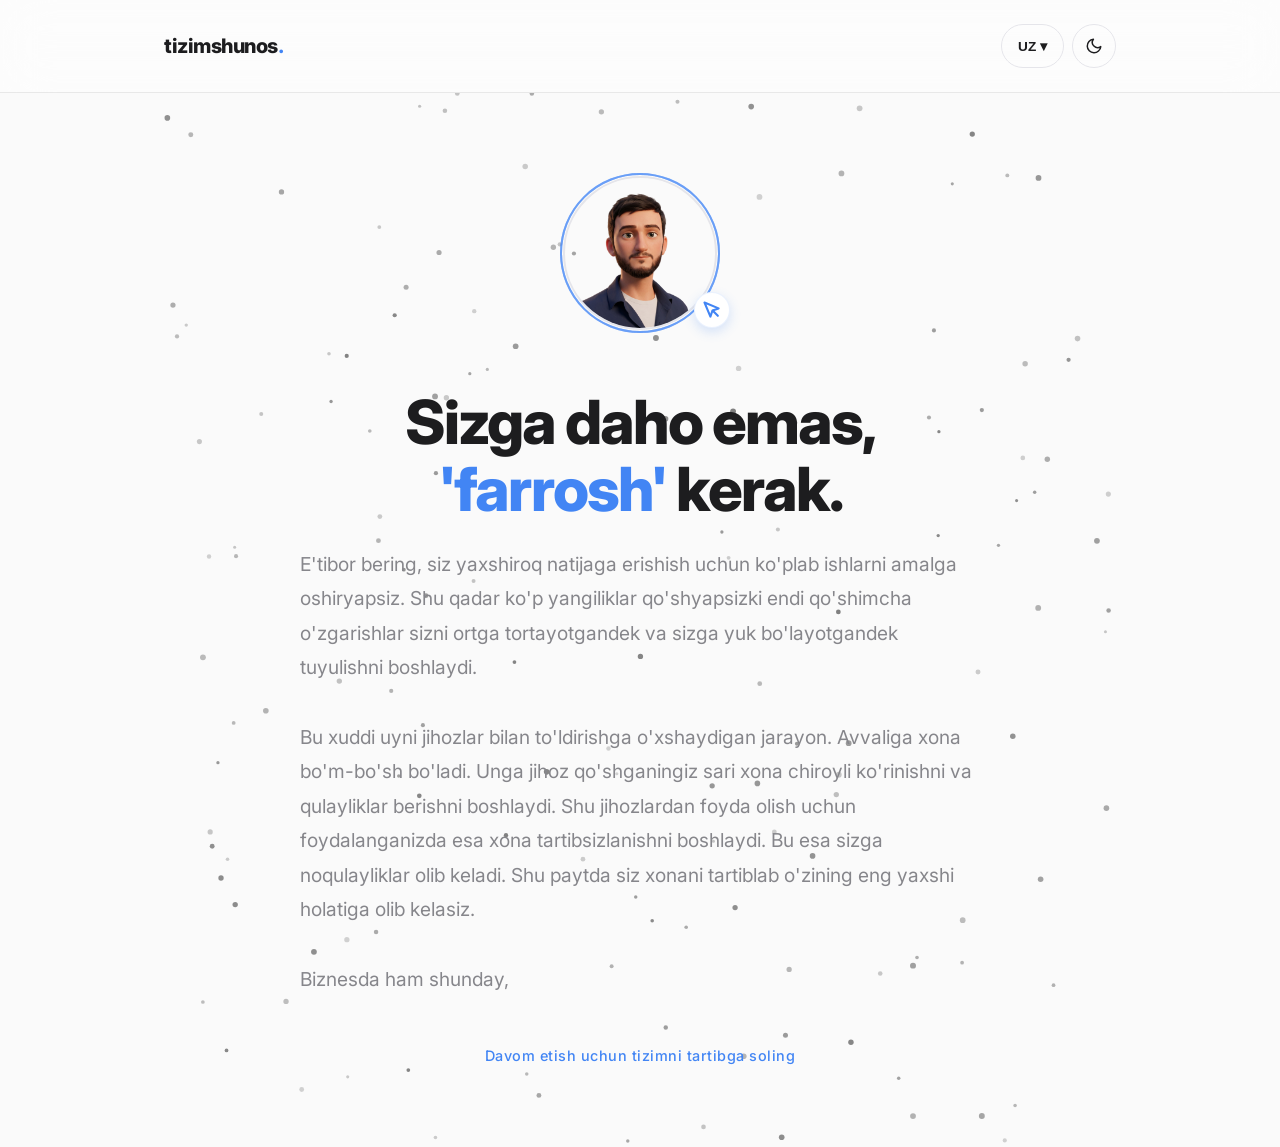
==== commit f7965e30: "feat: unified block animations and cleared portfolio content" ====
--- a/index.html
+++ b/index.html
@@ -125,8 +125,8 @@
                             
                             <!-- Animation Box -->
                             <div class="skill-animation-box" id="anim-sort">
-                                <div class="chaos-dots">
-                                    <div class="dot"></div><div class="dot"></div><div class="dot"></div><div class="dot"></div><div class="dot"></div>
+                                <div class="blocks-container messy">
+                                    <div class="block"></div><div class="block"></div><div class="block"></div><div class="block"></div><div class="block"></div>
                                 </div>
                             </div>
 
@@ -146,8 +146,8 @@
                             <p class="skill-description">Murakkab narsalarni hamma tushunadigan tilda yetkazish.</p>
                             
                             <div class="skill-animation-box" id="anim-explain">
-                                <div class="expl-offline">
-                                    <span>?</span><span>?</span><span>?</span>
+                                <div class="blocks-container">
+                                    <div class="block"></div><div class="block"></div><div class="block"></div><div class="block"></div><div class="block"></div>
                                 </div>
                             </div>
 
@@ -166,7 +166,9 @@
                             <p class="skill-description">Standartlardan tashqari, yangicha va estetik yechimlar yaratish.</p>
                             
                             <div class="skill-animation-box" id="anim-create">
-                                <div class="crea-offline"></div>
+                                <div class="blocks-container">
+                                    <div class="block"></div><div class="block"></div><div class="block"></div><div class="block"></div><div class="block"></div>
+                                </div>
                             </div>
 
                             <div class="interaction-lane">
@@ -189,20 +191,8 @@
                     <div class="section-label text-yellow">Ishlar</div>
                     <h2 class="section-title">Portfolio</h2>
 
-                    <div class="portfolio-grid">
-                        <div class="port-card">
-                            <div class="port-status status-green"><span class="dot pulse-green"></span> Live</div>
-                            <h3>Biznes Arxitekturasi</h3>
-                            <p>Notion + AI integratsiyasi orqali korporativ boshqaruvni to'liq avtomatizatsiyaga o'tkazish
-                                tajribasi.</p>
-                        </div>
-
-                        <div class="port-card">
-                            <div class="port-status status-blue"><span class="dot bg-blue"></span> Konsept</div>
-                            <h3>Vibe WebApp</h3>
-                            <p>Murakkab interfeyslardan voz kechib, minimalizm va "Apple Vibe" asosiga qurilgan veb-ilovalar
-                                qoralamasi.</p>
-                        </div>
+                    <div class="empty-section-placeholder">
+                        <p>Yaqinda yangi loyihalar va tizimli yechimlar haqida ma'lumotlar qo'shiladi.</p>
                     </div>
                 </section>
 
--- a/css/style.css
+++ b/css/style.css
@@ -770,32 +770,30 @@
 .glitch-text { font-family: monospace; font-size: 0.7rem; color: var(--text-muted); opacity: 0.5; animation: glitchPulse 2s infinite; }
 @keyframes glitchPulse { 0%, 100% { opacity: 0.3; } 50% { opacity: 0.6; } }
 
-.expl-offline {
-    display: flex;
-    gap: 15px;
-    font-size: 1.5rem;
-    font-weight: 800;
-    color: var(--text-muted);
-}
-.expl-offline span {
+.blocks-container {
+    display: flex;
+    align-items: flex-end;
+    gap: 8px;
+    height: 40px;
+    transition: all 0.5s ease;
+}
+
+.block {
+    width: 20px;
+    height: 20px;
+    background: var(--text-muted);
     opacity: 0.2;
-    animation: floatQuest 3s infinite ease-in-out;
-}
-.expl-offline span:nth-child(2) { animation-delay: 0.5s; }
-.expl-offline span:nth-child(3) { animation-delay: 1s; }
-
-@keyframes floatQuest {
-    0%, 100% { transform: translateY(0) rotate(0deg); }
-    50% { transform: translateY(-10px) rotate(20deg); }
-}
-
-.crea-offline {
-    width: 40px;
-    height: 40px;
-    border: 2px solid var(--border-color);
-    border-radius: 8px;
-    opacity: 0.2;
-}
+    border-radius: 4px;
+    transition: all 0.6s cubic-bezier(0.175, 0.885, 0.32, 1.275);
+}
+
+.blocks-container.messy .block:nth-child(1) { transform: rotate(-15deg) translateY(5px); }
+.blocks-container.messy .block:nth-child(2) { transform: rotate(10deg) translateY(-3px); }
+.blocks-container.messy .block:nth-child(3) { transform: rotate(-5deg) translateY(8px); }
+.blocks-container.messy .block:nth-child(4) { transform: rotate(20deg) translateY(-6px); }
+.blocks-container.messy .block:nth-child(5) { transform: rotate(-10deg) translateY(2px); }
+
+
 
 /* Interaction Lane */
 .interaction-lane {
@@ -862,6 +860,8 @@
     background: var(--active-color);
     border-color: transparent;
     color: white;
+    cursor: pointer;
+    z-index: 10; /* Ensure it is above the invisible core */
 }
 .skill-card.activated .socket-target::after {
     content: '✓';
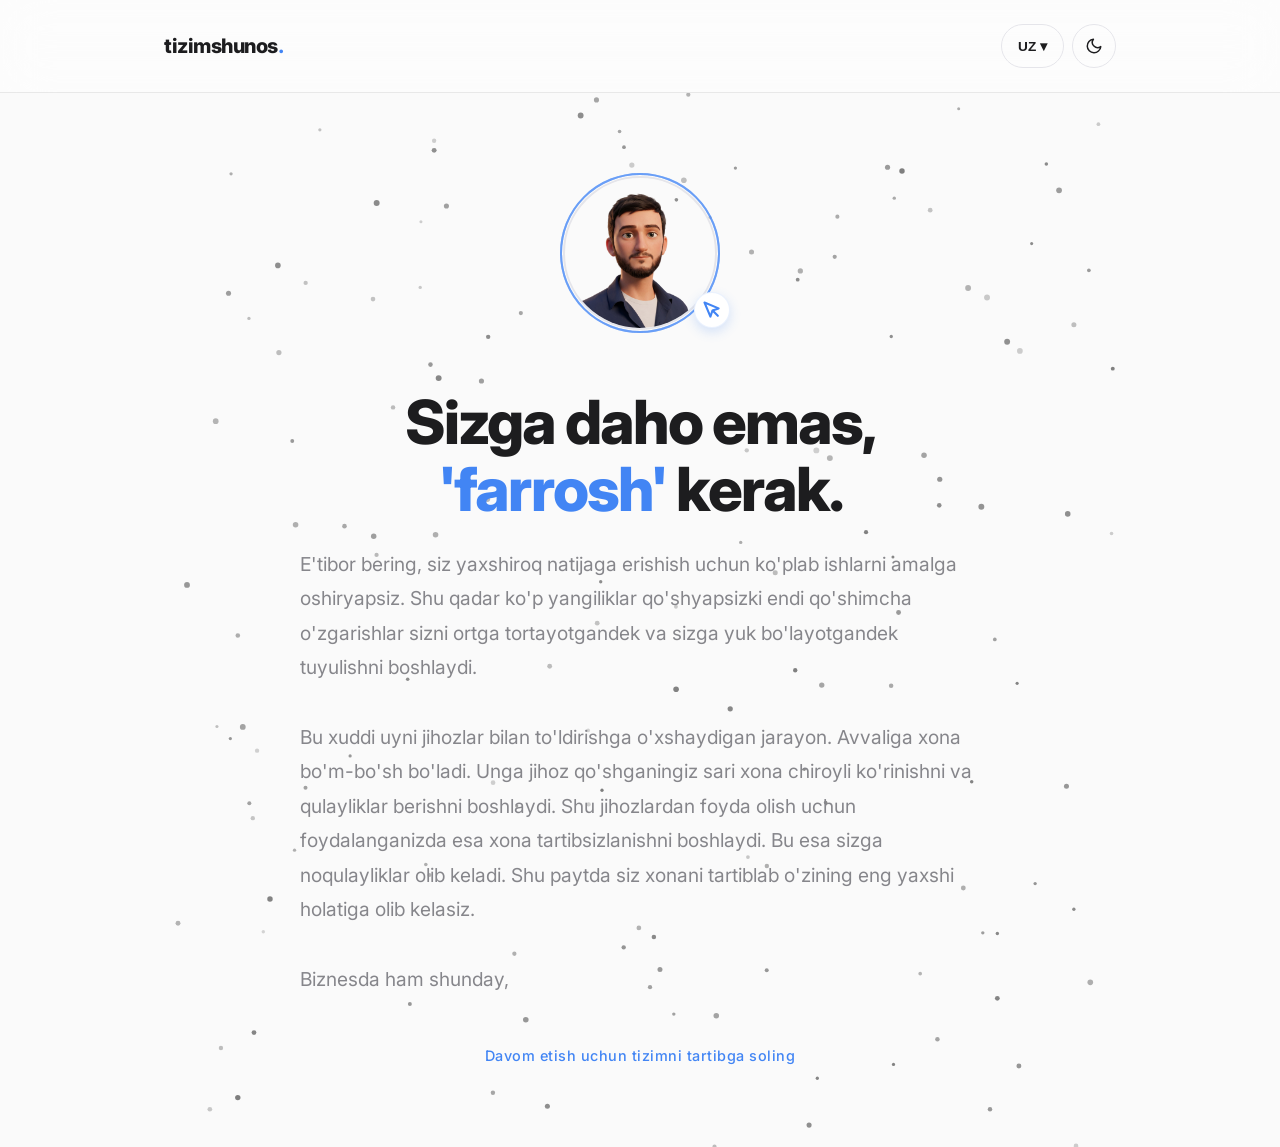
==== commit caa02469: "feat: integrate Google Analytics and Yandex Metrica tracking codes" ====
--- a/index.html
+++ b/index.html
@@ -10,6 +10,28 @@
     <link rel="preconnect" href="https://fonts.gstatic.com" crossorigin>
     <link href="https://fonts.googleapis.com/css2?family=Inter:wght@400;500;600;700;800&display=swap" rel="stylesheet">
     <link rel="stylesheet" href="css/style.css">
+    <!-- Google tag (gtag.js) -->
+    <script async src="https://www.googletagmanager.com/gtag/js?id=G-QR35V02RZG"></script>
+    <script>
+        window.dataLayer = window.dataLayer || [];
+        function gtag(){dataLayer.push(arguments);}
+        gtag('js', new Date());
+
+        gtag('config', 'G-QR35V02RZG');
+    </script>
+    <!-- Yandex.Metrika counter -->
+    <script type="text/javascript">
+        (function(m,e,t,r,i,k,a){
+            m[i]=m[i]||function(){(m[i].a=m[i].a||[]).push(arguments)};
+            m[i].l=1*new Date();
+            for (var j = 0; j < document.scripts.length; j++) {if (document.scripts[j].src === r) { return; }}
+            k=e.createElement(t),a=e.getElementsByTagName(t)[0],k.async=1,k.src=r,a.parentNode.insertBefore(k,a)
+        })(window, document,'script','https://mc.yandex.ru/metrika/tag.js?id=108801962', 'ym');
+
+        ym(108801962, 'init', {ssr:true, webvisor:true, clickmap:true, ecommerce:"dataLayer", referrer: document.referrer, url: location.href, accurateTrackBounce:true, trackLinks:true});
+    </script>
+    <noscript><div><img src="https://mc.yandex.ru/watch/108801962" style="position:absolute; left:-9999px;" alt="" /></div></noscript>
+    <!-- /Yandex.Metrika counter -->
 </head>
 
 <body>
--- a/css/style.css
+++ b/css/style.css
@@ -1060,6 +1060,88 @@
 @keyframes toastEnter {
     from { opacity: 0; transform: translateY(30px) scale(0.9); }
     to { opacity: 1; transform: translateY(0) scale(1); }
+}
+
+/* ABOUT PAGE SPECIFIC */
+.method-grid {
+    display: grid;
+    grid-template-columns: repeat(auto-fit, minmax(280px, 1fr));
+    gap: 2rem;
+    margin-top: 2rem;
+}
+
+.method-step {
+    background: var(--bg-color);
+    border: 1px solid var(--border-color);
+    padding: 2.5rem;
+    border-radius: 20px;
+    position: relative;
+    transition: all 0.4s ease;
+}
+
+.method-step:hover {
+    border-color: var(--text-blue);
+    transform: translateY(-5px);
+    box-shadow: 0 10px 30px rgba(66, 133, 244, 0.1);
+}
+
+.step-num {
+    font-size: 3rem;
+    font-weight: 800;
+    color: var(--text-blue);
+    opacity: 0.1;
+    position: absolute;
+    top: 1rem;
+    right: 1.5rem;
+}
+
+.content-grid-two-cols {
+    display: grid;
+    grid-template-columns: 1.5fr 1fr;
+    gap: 4rem;
+    margin-top: 4rem;
+}
+
+.timeline {
+    border-left: 2px solid var(--border-color);
+    padding-left: 2rem;
+    position: relative;
+}
+
+.timeline-item {
+    margin-bottom: 3rem;
+    position: relative;
+}
+
+.timeline-item::before {
+    content: '';
+    position: absolute;
+    left: -2.7rem;
+    top: 0.5rem;
+    width: 20px;
+    height: 20px;
+    background: var(--bg-color);
+    border: 3px solid var(--text-green);
+    border-radius: 50%;
+}
+
+.timeline h4 { margin: 0.5rem 0; font-size: 1.2rem; }
+.year { font-size: 0.85rem; font-weight: 600; color: var(--text-green); text-transform: uppercase; letter-spacing: 1px; }
+
+.values-card {
+    background: var(--text-main);
+    color: var(--bg-color);
+    padding: 2.5rem;
+    border-radius: 24px;
+    position: sticky;
+    top: 100px;
+}
+
+.values-list { list-style: none; padding: 0; margin-top: 1.5rem; }
+.values-list li { margin-bottom: 1.2rem; line-height: 1.6; }
+
+@media (max-width: 992px) {
+    .content-grid-two-cols { grid-template-columns: 1fr; gap: 3rem; }
 }
 
 @keyframes toastLeave {
